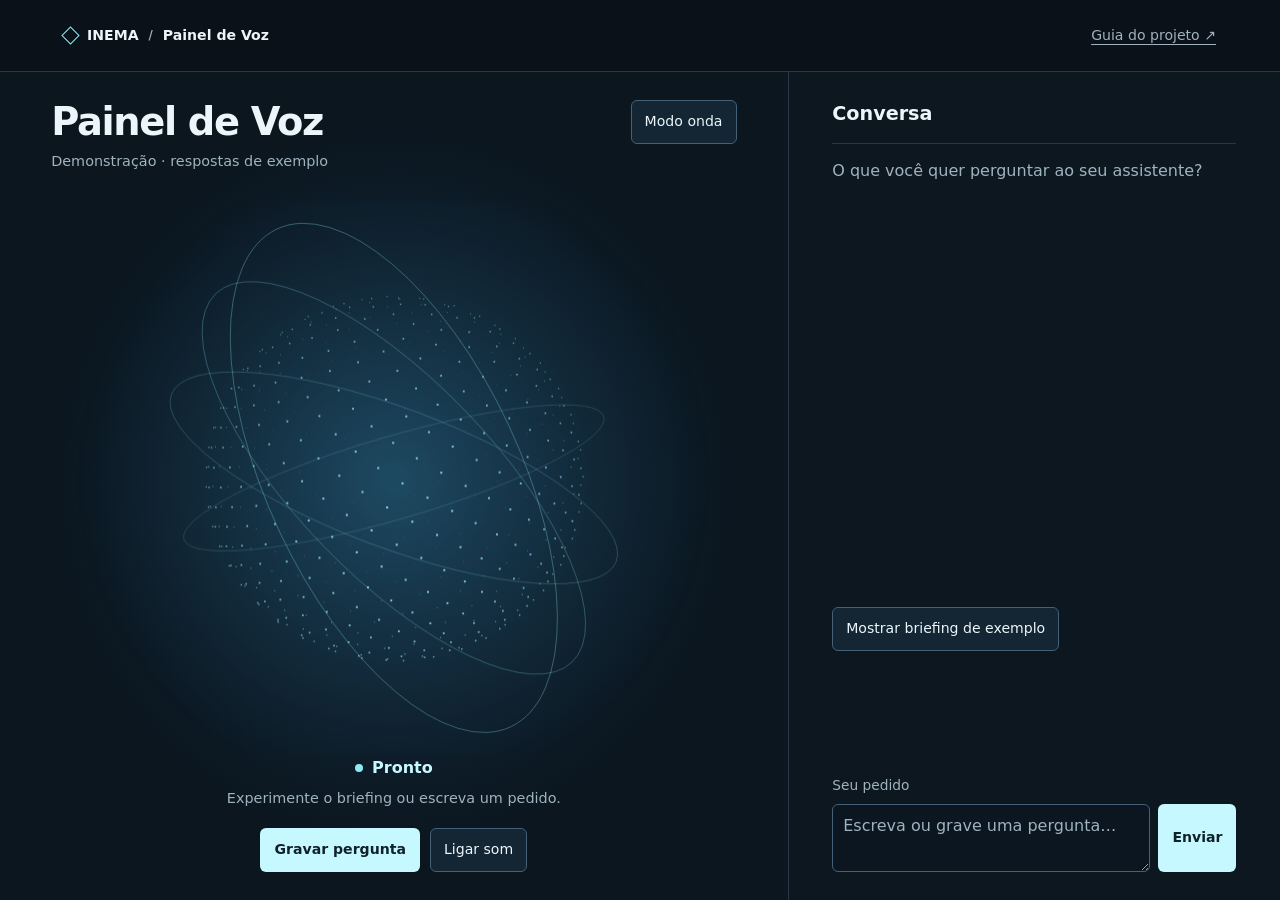
==== app/index.html @ e0544ef9 "feat: arckhe-painel-de-voz - Arckhé AI" ====
<!doctype html>
<html lang="pt-BR">
<meta charset="utf-8">
<meta name="viewport" content="width=device-width, initial-scale=1">
<meta name="theme-color" content="#0a1119">
<title>Painel de Voz · INEMA</title>
<link rel="stylesheet" href="style.css">
<header class="top">
  <a href="../guia/" class="brand"><span aria-hidden="true"></span> INEMA <small> / </small> Painel de Voz</a>
  <a href="../guia/">Guia do projeto ↗</a>
</header>
<main>
  <section class="stage" aria-labelledby="title">
    <div class="stage-top">
      <div><h1 id="title">Painel de Voz</h1><p id="mode">Demonstração · respostas de exemplo</p></div>
      <button id="visual" type="button" aria-pressed="false">Modo onda</button>
    </div>
    <canvas id="hologram" aria-hidden="true"></canvas>
    <div class="instrument">
      <div class="signal"><span></span><strong id="state" role="status">Pronto</strong></div>
      <p id="hint" aria-live="polite">Experimente o briefing ou escreva um pedido.</p>
      <div class="actions">
        <button id="language" type="button" hidden>Baixar português para o microfone</button>
        <button id="mic" type="button" aria-pressed="false">Gravar pergunta</button>
        <button id="voice" type="button" aria-pressed="false">Ligar som</button>
      </div>
    </div>
  </section>
  <section class="conversation" aria-labelledby="conversation-title">
    <h2 id="conversation-title">Conversa</h2>
    <div id="log" role="log" aria-label="Mensagens da conversa"><p class="empty">O que você quer perguntar ao seu assistente?</p></div>
    <button id="example" type="button">Mostrar briefing de exemplo</button>
    <form>
      <label for="message">Seu pedido</label>
      <div class="composer"><textarea rows="2" id="message" maxlength="4000" placeholder="Escreva ou grave uma pergunta…" required></textarea><button id="send" type="submit">Enviar</button></div>
    </form>
  </section>
</main>
<script type="module" src="panel.js"></script>
</html>
---- app/style.css ----
:root{color-scheme:dark;--bg:#0a1119;--deep:#0d1720;--line:#263847;--text:#ecf6fa;--dim:#9fb3bf;--signal:#8ee9f6;--accent:#c5f8ff;font:16px/1.5 system-ui,sans-serif}
*{box-sizing:border-box}
body{margin:0;background:var(--bg);color:var(--text)}
a{color:inherit;text-underline-offset:.27em}
a,button,textarea{-webkit-tap-highlight-color:transparent}
:focus-visible{outline:2px solid var(--accent);outline-offset:4px}
.top{display:flex;align-items:center;justify-content:space-between;gap:12px;padding:20px clamp(16px,5vw,64px);min-height:72px;border-bottom:1px solid var(--line);font-size:.88rem}
.brand{display:flex;align-items:center;gap:10px;text-decoration:none;font-weight:700}
.brand span{display:inline-block;width:13px;height:13px;transform:rotate(45deg);border:1px solid var(--signal)}
.brand small,.top>a:last-child{color:var(--dim)}
main{display:grid;grid-template-columns:minmax(0,1.6fr) minmax(300px,1fr);min-height:calc(100vh - 72px)}
.stage{min-height:620px;display:grid;grid-template-rows:auto minmax(245px,1fr) auto;position:relative;background:radial-gradient(ellipse at center,#153044 0%,#0b161f 62%);overflow:hidden}
.stage-top,.instrument{position:relative;z-index:1;padding:28px clamp(16px,4vw,52px)}
.stage-top{display:flex;align-items:flex-start;justify-content:space-between;gap:12px}
h1,h2,p{margin:0}h1{font-size:clamp(1.6rem,3vw,2.7rem);line-height:1.12;letter-spacing:-.035em}
#mode,#hint{color:var(--dim);font-size:.9rem;margin-top:8px}
canvas{width:100%;height:100%;min-height:0;display:block}
.instrument{text-align:center;padding-top:0}
.signal{display:inline-flex;align-items:center;gap:9px;color:var(--accent)}
.signal span{height:8px;width:8px;border-radius:50%;background:var(--signal)}
[data-state=error] .signal span{background:#ffc58f;box-shadow:none}
.actions{display:flex;justify-content:center;flex-wrap:wrap;gap:10px;margin-top:18px}
button{border:1px solid #446177;border-radius:6px;background:#142534;color:var(--text);padding:9px 13px;min-height:44px;font:inherit;font-size:.88rem;cursor:pointer}
button:hover{background:#203b51}
button:disabled{opacity:.6;cursor:wait}
button[aria-pressed=true]{border-color:var(--signal)}
#mic,#send{background:var(--accent);border-color:transparent;color:#10222a;font-weight:750}
#mic:hover,#send:hover{background:#fff}
.conversation{min-width:0;padding:28px clamp(16px,3.4vw,44px);background:var(--deep);border-left:1px solid var(--line);display:flex;flex-direction:column;gap:14px}
h2{font-size:1.2rem}
#log{border-top:1px solid var(--line);height:clamp(180px,50vh,480px);overflow:auto;padding:15px 4px 15px 0;scrollbar-color:#466273 transparent}
.empty{color:var(--dim)}
.message{border-bottom:1px solid var(--line);padding:12px 0;overflow-wrap:anywhere}
.message strong{display:block;font-size:.82rem;color:var(--signal);margin-bottom:4px}
.message[data-role=user] strong{color:#d9c9fc}
.message p{white-space:pre-wrap}
#example{align-self:flex-start}
form{margin-top:auto}
label{display:block;font-size:.86rem;color:var(--dim);margin-bottom:8px}
.composer{display:flex;align-items:stretch;gap:8px}
textarea{width:100%;min-width:0;resize:vertical;border:1px solid #446177;background:#0b1621;padding:9px 10px;border-radius:6px;color:inherit;font:inherit}
textarea::placeholder{color:#9fb3bf}
@media(max-width:760px){main{display:block}.stage{min-height:490px}.stage-top,.instrument,.conversation{padding:18px 16px}.conversation{border-left:0;border-top:1px solid var(--line)}#log{height:230px}}
@media(max-width:380px){.brand{gap:7px}.top{font-size:.78rem}}
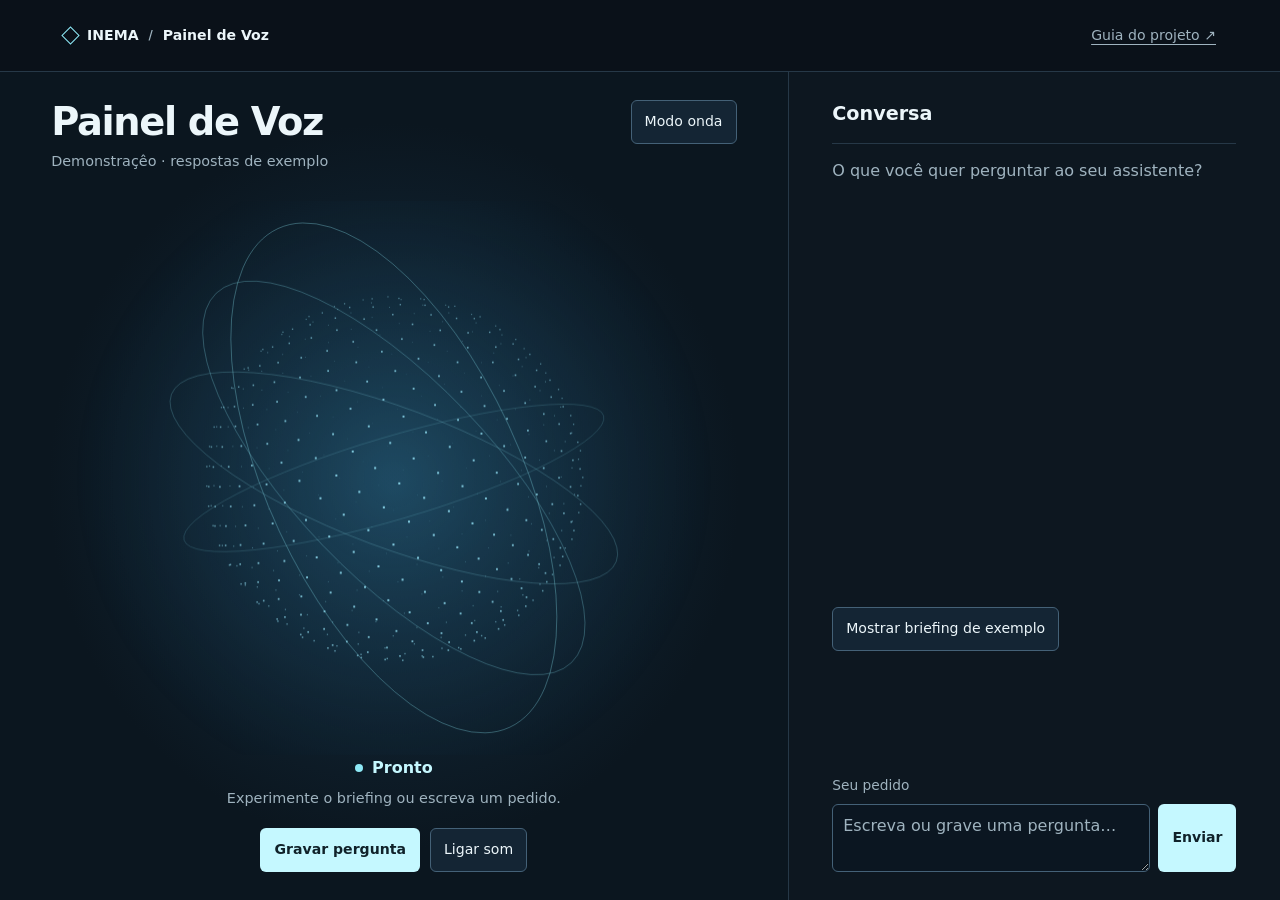
==== commit d2ed83c4: "fix: corrigir encoding UTF-8 + branding ARCKHÉ" ====
--- a/app/index.html
+++ b/app/index.html
@@ -12,7 +12,7 @@
 <main>
   <section class="stage" aria-labelledby="title">
     <div class="stage-top">
-      <div><h1 id="title">Painel de Voz</h1><p id="mode">Demonstração · respostas de exemplo</p></div>
+      <div><h1 id="title">Painel de Voz</h1><p id="mode">Demonstraçêo · respostas de exemplo</p></div>
       <button id="visual" type="button" aria-pressed="false">Modo onda</button>
     </div>
     <canvas id="hologram" aria-hidden="true"></canvas>
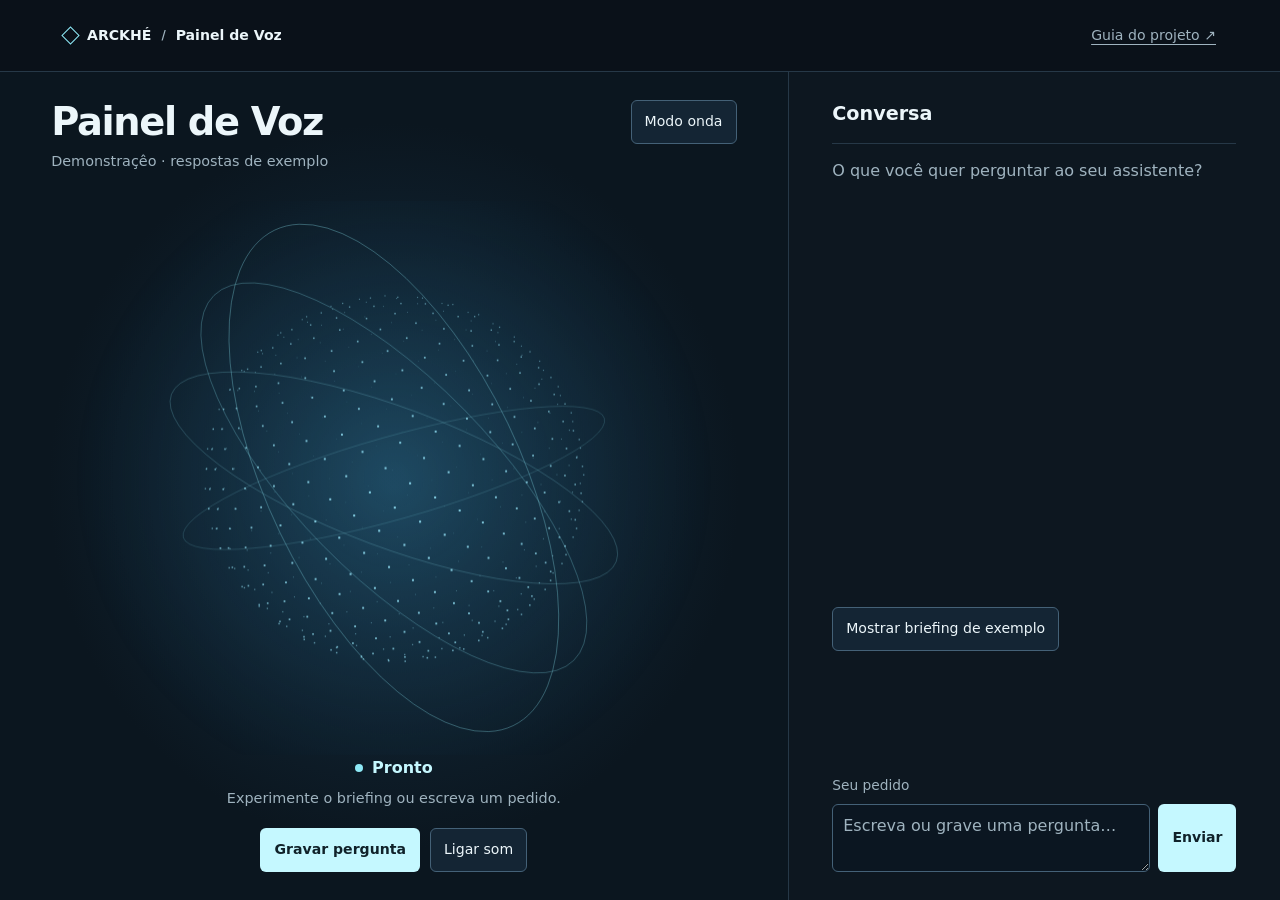
==== commit 1e240da5: "chore: atualização do conteúdo" ====
--- a/app/index.html
+++ b/app/index.html
@@ -3,10 +3,10 @@
 <meta charset="utf-8">
 <meta name="viewport" content="width=device-width, initial-scale=1">
 <meta name="theme-color" content="#0a1119">
-<title>Painel de Voz · INEMA</title>
+<title>Painel de Voz · ARCKHÉ</title>
 <link rel="stylesheet" href="style.css">
 <header class="top">
-  <a href="../guia/" class="brand"><span aria-hidden="true"></span> INEMA <small> / </small> Painel de Voz</a>
+  <a href="../guia/" class="brand"><span aria-hidden="true"></span> ARCKHÉ <small> / </small> Painel de Voz</a>
   <a href="../guia/">Guia do projeto ↗</a>
 </header>
 <main>
